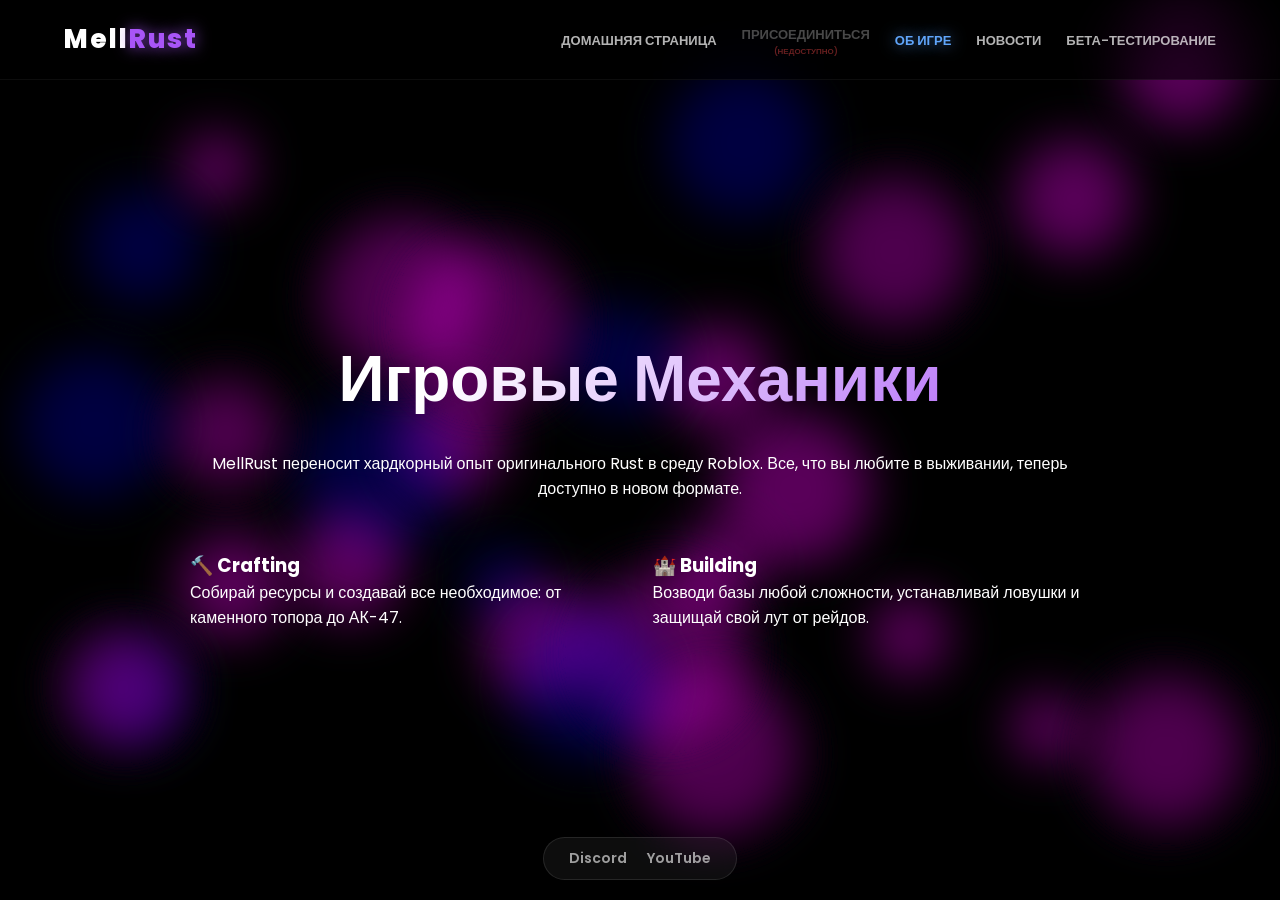
==== about.html @ fb853b9d "Add files via upload" ====
<!DOCTYPE html>
<html lang="ru">
<head>
    <meta charset="UTF-8">
    <meta name="viewport" content="width=device-width, initial-scale=1.0">
    <title>About Us | MellRust</title>
    <link rel="stylesheet" href="style.css">
    <link href="https://fonts.googleapis.com/css2?family=Poppins:wght@400;600;800&display=swap" rel="stylesheet">
</head>
<footer class="footer-links">
    <a href="https://discord.gg/VKN4uFY7c" target="_blank" class="footer-item">Discord</a>
    <a href="#" class="footer-item">YouTube</a> 
</footer>
<body>
    <header class="navbar">
        <div class="logo">Mell<span>Rust</span></div>
        <nav>
            <ul class="nav-links">
                <li><a href="index.html">ДОМАШНЯЯ СТРАНИЦА</a></li>
                <li><a href="#" class="menu-disabled">Присоединиться <span>(Недоступно)</span></a></li>
                <li><a href="about.html" class="active">Об игре</a></li>
                <li><a href="news.html">НОВОСТИ</a></li>
                <li><a href="beta.html">Бета-Тестирование</a></li>
            </ul>
        </nav>
    </header>

    <main class="hero">
        <div class="content-box">
            <h1>Игровые Механики</h1>
            <p>MellRust переносит хардкорный опыт оригинального Rust в среду Roblox. Все, что вы любите в выживании, теперь доступно в новом формате.</p>
            <div class="grid-layout">
                <div class="card">
                    <h3>🔨 Crafting</h3>
                    <p>Собирай ресурсы и создавай все необходимое: от каменного топора до АК-47.</p>
                </div>
                <div class="card">
                <h3>🏰 Building</h3>
                <p>Возводи базы любой сложности, устанавливай ловушки и защищай свой лут от рейдов.</p>
                </div>
        </div>
    </main>

    <canvas id="bg-canvas"></canvas>
    <script src="background.js"></script>
</body>
</html>
---- style.css ----
/* Базовые настройки */
* {
    margin: 0;
    padding: 0;
    box-sizing: border-box;
    font-family: 'Poppins', 'Segoe UI', sans-serif;
}

body {
    width: 100%;
    min-height: 100vh;
    background-color: #000000;
    color: white;
    overflow-x: hidden;
    position: relative;
    animation: pageFadeIn 0.8s ease-out forwards;
}

@keyframes pageFadeIn { from { opacity: 0; } to { opacity: 1; } }

#bg-canvas { position: fixed; top: 0; left: 0; width: 100%; height: 100%; z-index: -1; }

/* Навигация */
.navbar {
    display: flex;
    justify-content: space-between;
    align-items: center;
    padding: 20px 5%;
    background: rgba(0, 0, 0, 0.6);
    backdrop-filter: blur(20px);
    border-bottom: 1px solid rgba(255, 255, 255, 0.05);
    position: fixed;
    width: 100%;
    top: 0;
    z-index: 1000;
}

.logo { font-size: 26px; font-weight: 800; letter-spacing: 2px; }
.logo span { color: #a855f7; text-shadow: 0 0 15px rgba(168, 85, 247, 0.8); }

.nav-links { list-style: none; display: flex; gap: 25px; align-items: center; }

.nav-links li a {
    text-decoration: none;
    color: rgba(255, 255, 255, 0.7);
    font-weight: 600;
    transition: 0.4s ease;
    font-size: 13px;
    text-transform: uppercase;
}

.nav-links li a.active { color: #60a5fa; text-shadow: 0 0 15px rgba(96, 165, 250, 0.8); }

/* Состояние НЕДОСТУПНО в меню */
.menu-disabled { opacity: 0.4; pointer-events: none; text-align: center; }
.menu-disabled span { display: block; font-size: 8px; color: #ff4d4d; }

/* Контент */
.hero { display: flex; justify-content: center; align-items: center; min-height: 100vh; padding: 120px 20px 60px; }
.content-box { text-align: center; max-width: 900px; animation: contentUp 1s ease-out; }

@keyframes contentUp { from { transform: translateY(30px); opacity: 0; } to { transform: translateY(0); opacity: 1; } }

h1 {
    font-size: clamp(32px, 5vw, 64px);
    margin-bottom: 25px;
    background: linear-gradient(135deg, #ffffff 30%, #a855f7 100%);
    -webkit-background-clip: text;
    -webkit-text-fill-color: transparent;
}

/* СТИЛИ КНОПКИ */
.cta-button {
    display: inline-block;
    padding: 18px 40px;
    background: #a855f7;
    border: none;
    border-radius: 50px;
    color: white;
    font-weight: 700;
    font-size: 16px;
    text-decoration: none;
    cursor: pointer;
    transition: 0.4s;
    box-shadow: 0 10px 20px rgba(168, 85, 247, 0.3);
}

.cta-button:hover { transform: translateY(-5px); box-shadow: 0 15px 30px rgba(168, 85, 247, 0.5); }

/* Класс для БЫСТРОГО отключения кнопки */
.cta-button.is-disabled {
    background: #333 !important;
    opacity: 0.6;
    cursor: not-allowed !important;
    pointer-events: none; /* Отключает клик */
    box-shadow: none !important;
    transform: none !important;
}

/* Карточки новостей/бета */
.grid-layout { display: grid; grid-template-columns: repeat(auto-fit, minmax(280px, 1fr)); gap: 25px; margin-top: 50px; text-align: left; }
.news-card {
    background: rgba(255, 255, 255, 0.03);
    padding: 30px;
    border-radius: 20px;
    border: 1px solid rgba(255, 255, 255, 0.05);
    backdrop-filter: blur(5px);
    transition: 0.3s;
}
.news-card:hover { border-color: #a855f7; background: rgba(255, 255, 255, 0.06); }
.badge { background: rgba(168, 85, 247, 0.2); color: #a855f7; padding: 4px 12px; border-radius: 8px; font-size: 11px; font-weight: 700; margin-bottom: 15px; display: inline-block; }

.footer-links {
    position: fixed;
    bottom: 20px; /* Отступ от нижнего края */
    left: 50%;
    transform: translateX(-50%); /* Центрирование по горизонтали */
    display: flex;
    gap: 20px; /* Расстояние между ссылками */
    background: rgba(255, 255, 255, 0.05);
    padding: 10px 25px;
    border-radius: 30px;
    backdrop-filter: blur(10px);
    border: 1px solid rgba(255, 255, 255, 0.1);
    z-index: 1000;
}

.footer-item {
    text-decoration: none;
    color: rgba(255, 255, 255, 0.6);
    font-size: 14px;
    font-weight: 600;
    transition: 0.3s;
}

.footer-item:hover {
    color: #60a5fa; /* Голубой при наведении */
    text-shadow: 0 0 10px rgba(96, 165, 250, 0.5);
}
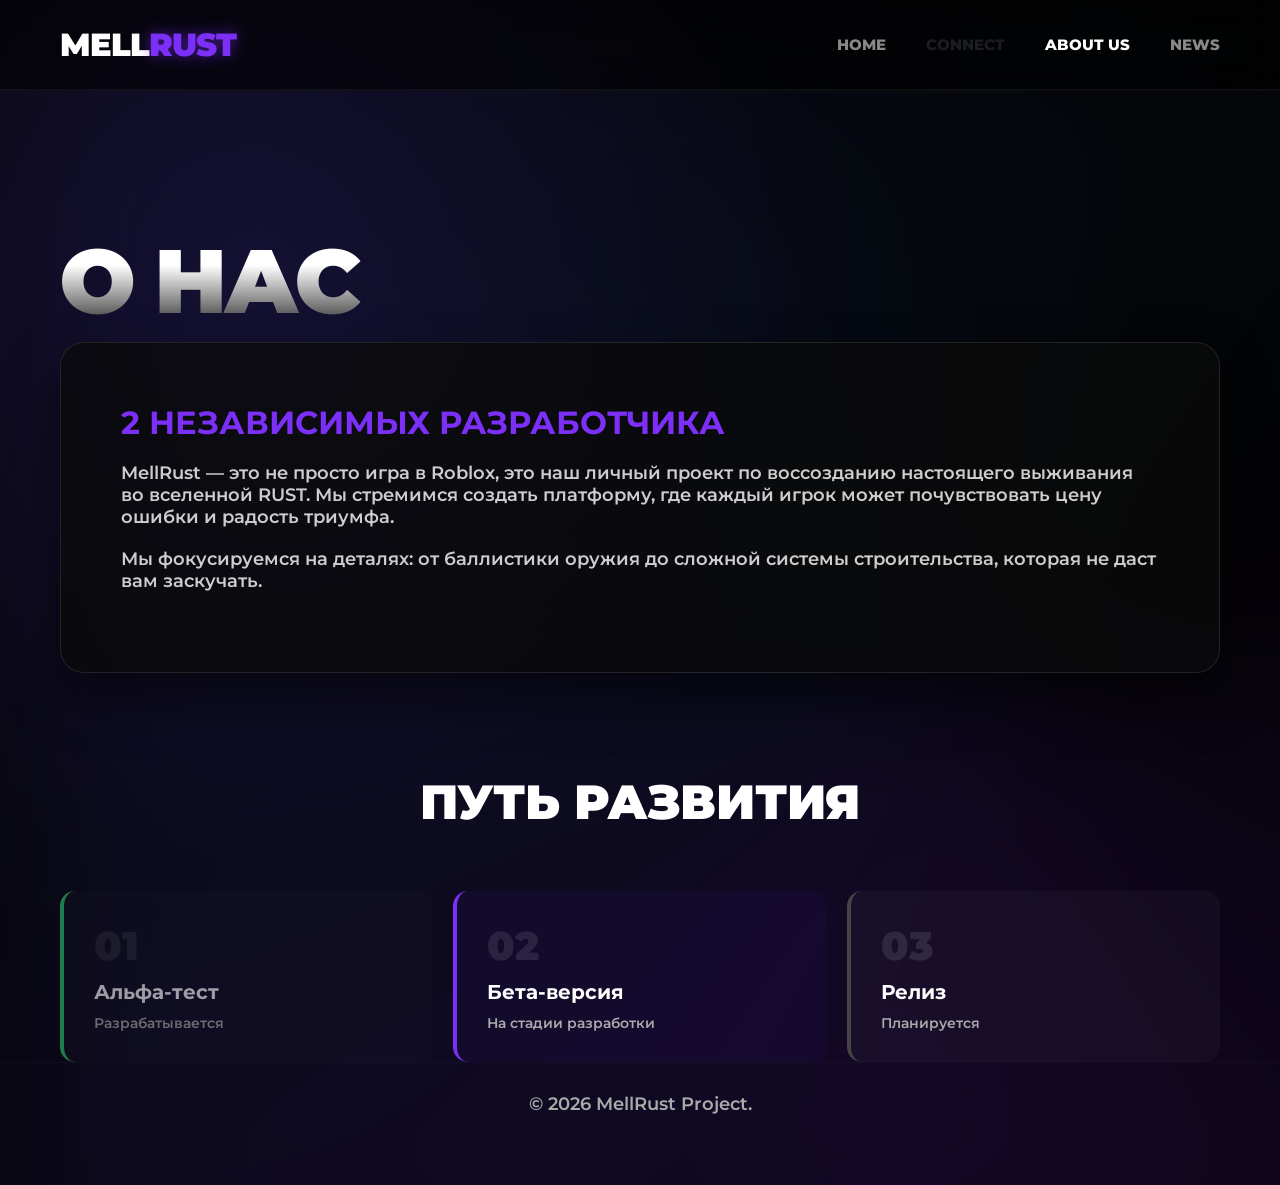
==== commit b2003fca: "Add files via upload" ====
--- a/about.html
+++ b/about.html
@@ -2,46 +2,60 @@
 <html lang="ru">
 <head>
     <meta charset="UTF-8">
-    <meta name="viewport" content="width=device-width, initial-scale=1.0">
     <title>About Us | MellRust</title>
     <link rel="stylesheet" href="style.css">
-    <link href="https://fonts.googleapis.com/css2?family=Poppins:wght@400;600;800&display=swap" rel="stylesheet">
+    <link rel="stylesheet" href="https://cdnjs.cloudflare.com/ajax/libs/font-awesome/6.0.0/css/all.min.css">
 </head>
-<footer class="footer-links">
-    <a href="https://discord.gg/VKN4uFY7c" target="_blank" class="footer-item">Discord</a>
-    <a href="#" class="footer-item">YouTube</a> 
-</footer>
 <body>
+    <div class="gradient-bg"></div>
+    
     <header class="navbar">
         <div class="logo">Mell<span>Rust</span></div>
         <nav>
             <ul class="nav-links">
-                <li><a href="index.html">ДОМАШНЯЯ СТРАНИЦА</a></li>
-                <li><a href="#" class="menu-disabled">Присоединиться <span>(Недоступно)</span></a></li>
-                <li><a href="about.html" class="active">Об игре</a></li>
-                <li><a href="news.html">НОВОСТИ</a></li>
-                <li><a href="beta.html">Бета-Тестирование</a></li>
+                <li><a href="index.html">Home</a></li>
+                <li><a href="#" class="disabled">Connect</a></li>
+                <li><a href="about.html" class="active">About Us</a></li>
+                <li><a href="news.html">News</a></li>
             </ul>
         </nav>
     </header>
 
-    <main class="hero">
-        <div class="content-box">
-            <h1>Игровые Механики</h1>
-            <p>MellRust переносит хардкорный опыт оригинального Rust в среду Roblox. Все, что вы любите в выживании, теперь доступно в новом формате.</p>
-            <div class="grid-layout">
-                <div class="card">
-                    <h3>🔨 Crafting</h3>
-                    <p>Собирай ресурсы и создавай все необходимое: от каменного топора до АК-47.</p>
+    <main class="container about-page">
+        <section class="about-hero">
+            <h1 class="page-title-large">О НАС</h1>
+            
+            <div class="glass-card main-about">
+                <h2>2 НЕЗАВИСИМЫХ РАЗРАБОТЧИКА</h2>
+                <p>MellRust — это не просто игра в Roblox, это наш личный проект по воссозданию настоящего выживания во вселенной RUST. Мы стремимся создать платформу, где каждый игрок может почувствовать цену ошибки и радость триумфа.</p>
+                <p>Мы фокусируемся на деталях: от баллистики оружия до сложной системы строительства, которая не даст вам заскучать.</p>
+            </div>
+        </section>
+
+        <div class="roadmap">
+            <h2 class="section-title">ПУТЬ РАЗВИТИЯ</h2>
+            <div class="roadmap-grid">
+                <div class="roadmap-item done">
+                    <span class="step">01</span>
+                    <h3>Альфа-тест</h3>
+                    <p>Разрабатывается</p>
                 </div>
-                <div class="card">
-                <h3>🏰 Building</h3>
-                <p>Возводи базы любой сложности, устанавливай ловушки и защищай свой лут от рейдов.</p>
+                <div class="roadmap-item active-step">
+                    <span class="step">02</span>
+                    <h3>Бета-версия</h3>
+                    <p>На стадии разработки</p>
                 </div>
+                <div class="roadmap-item future">
+                    <span class="step">03</span>
+                    <h3>Релиз</h3>
+                    <p>Планируется</p>
+                </div>
+            </div>
         </div>
     </main>
 
-    <canvas id="bg-canvas"></canvas>
-    <script src="background.js"></script>
+    <footer class="main-footer">
+        <p>&copy; 2026 MellRust Project.</p>
+    </footer>
 </body>
 </html>
--- a/style.css
+++ b/style.css
@@ -1,115 +1,248 @@
-/* Базовые настройки */
+@import url('https://fonts.googleapis.com/css2?family=Montserrat:wght@600;800;900&display=swap');
+
 * {
     margin: 0;
     padding: 0;
     box-sizing: border-box;
-    font-family: 'Poppins', 'Segoe UI', sans-serif;
+    font-family: 'Montserrat', sans-serif;
 }
 
 body {
+    background: #050505; /* Почти черный для глубины */
+    color: #ffffff;
+    overflow-x: hidden;
+}
+
+/* Глубокий темный градиент с блюром */
+.gradient-bg {
+    position: fixed;
+    top: 0;
+    left: 0;
     width: 100%;
-    min-height: 100vh;
-    background-color: #000000;
-    color: white;
-    overflow-x: hidden;
-    position: relative;
-    animation: pageFadeIn 0.8s ease-out forwards;
-}
-
-@keyframes pageFadeIn { from { opacity: 0; } to { opacity: 1; } }
-
-#bg-canvas { position: fixed; top: 0; left: 0; width: 100%; height: 100%; z-index: -1; }
-
-/* Навигация */
+    height: 100%;
+    z-index: -1;
+    background: radial-gradient(circle at 20% 30%, #1a0b2e 0%, #050505 50%),
+                radial-gradient(circle at 80% 70%, #0a1931 0%, #050505 50%);
+    background-color: #000;
+}
+
+/* Добавляем анимированные пятна для "перелива" */
+.gradient-bg::after {
+    content: "";
+    position: absolute;
+    width: 150%;
+    height: 150%;
+    background: conic-gradient(from 180deg at 50% 50%, #2b0b5a, #0b1a3a, #000, #2b0b5a);
+    animation: rotate 12s linear infinite;
+    opacity: 0.4;
+    filter: blur(100px);
+}
+
+@keyframes rotate {
+    from { transform: translate(-25%, -25%) rotate(0deg); }
+    to { transform: translate(-25%, -25%) rotate(360deg); }
+}
+
+/* Навигация с жирным шрифтом */
 .navbar {
     display: flex;
     justify-content: space-between;
     align-items: center;
-    padding: 20px 5%;
+    padding: 25px 60px;
     background: rgba(0, 0, 0, 0.6);
     backdrop-filter: blur(20px);
-    border-bottom: 1px solid rgba(255, 255, 255, 0.05);
-    position: fixed;
-    width: 100%;
+    border-bottom: 2px solid rgba(255, 255, 255, 0.05);
+    position: sticky;
     top: 0;
-    z-index: 1000;
-}
-
-.logo { font-size: 26px; font-weight: 800; letter-spacing: 2px; }
-.logo span { color: #a855f7; text-shadow: 0 0 15px rgba(168, 85, 247, 0.8); }
-
-.nav-links { list-style: none; display: flex; gap: 25px; align-items: center; }
-
-.nav-links li a {
+    z-index: 100;
+}
+
+.logo {
+    font-size: 32px;
+    font-weight: 900; /* Максимальная толщина */
+    letter-spacing: -1px;
+    text-transform: uppercase;
+}
+
+.logo span {
+    color: #7b2ff7; /* Яркий фиолетовый */
+    text-shadow: 0 0 15px rgba(123, 47, 247, 0.6);
+}
+
+.nav-links {
+    list-style: none;
+    display: flex;
+    gap: 40px;
+}
+
+.nav-links a {
     text-decoration: none;
-    color: rgba(255, 255, 255, 0.7);
-    font-weight: 600;
-    transition: 0.4s ease;
-    font-size: 13px;
-    text-transform: uppercase;
-}
-
-.nav-links li a.active { color: #60a5fa; text-shadow: 0 0 15px rgba(96, 165, 250, 0.8); }
-
-/* Состояние НЕДОСТУПНО в меню */
-.menu-disabled { opacity: 0.4; pointer-events: none; text-align: center; }
-.menu-disabled span { display: block; font-size: 8px; color: #ff4d4d; }
-
-/* Контент */
-.hero { display: flex; justify-content: center; align-items: center; min-height: 100vh; padding: 120px 20px 60px; }
-.content-box { text-align: center; max-width: 900px; animation: contentUp 1s ease-out; }
-
-@keyframes contentUp { from { transform: translateY(30px); opacity: 0; } to { transform: translateY(0); opacity: 1; } }
+    color: #888;
+    font-weight: 800; /* Очень жирный */
+    font-size: 15px;
+    text-transform: uppercase;
+    transition: 0.3s cubic-bezier(0.4, 0, 0.2, 1);
+}
+
+.nav-links a:hover, .nav-links a.active {
+    color: #fff;
+    transform: scale(1.1);
+}
+
+.nav-links a.disabled {
+    opacity: 0.2;
+    cursor: not-allowed;
+}
+
+/* Контентные блоки */
+.container {
+    max-width: 1100px;
+    margin: 100px auto;
+    padding: 0 20px;
+    text-align: center;
+}
 
 h1 {
-    font-size: clamp(32px, 5vw, 64px);
-    margin-bottom: 25px;
-    background: linear-gradient(135deg, #ffffff 30%, #a855f7 100%);
+    font-size: 82px;
+    font-weight: 900;
+    letter-spacing: -3px;
+    line-height: 0.9;
+    margin-bottom: 20px;
+    background: linear-gradient(180deg, #fff 30%, #444 100%);
     -webkit-background-clip: text;
     -webkit-text-fill-color: transparent;
 }
 
-/* СТИЛИ КНОПКИ */
-.cta-button {
+p {
+    font-size: 18px;
+    font-weight: 600;
+    color: #aaa;
+    max-width: 600px;
+    margin: 0 auto 40px;
+}
+
+/* Мощные карточки */
+.glass-card {
+    background: rgba(10, 10, 10, 0.8);
+    border: 1px solid rgba(255, 255, 255, 0.1);
+    border-radius: 24px;
+    padding: 60px;
+    box-shadow: 0 25px 50px rgba(0,0,0,0.5);
+}
+
+.cta-btn {
+    background: #7b2ff7;
+    color: #fff;
+    padding: 20px 50px;
+    border-radius: 40px;
+    font-weight: 900;
+    text-transform: uppercase;
+    border: none;
+    cursor: pointer;
+    box-shadow: 0 10px 30px rgba(123, 47, 247, 0.4);
+    transition: 0.3s;
+}
+
+.cta-btn:hover {
+    background: #fff;
+    color: #000;
+    transform: translateY(-3px);
+}
+/* Контейнер для страницы новостей (шире обычного) */
+.news-page-container {
+    max-width: 1400px; /* Делаем шире, чтобы помещалось по 2 в ряд красиво */
+    margin: 60px auto;
+    padding: 0 40px;
+}
+
+.page-title {
+    text-align: left;
+    font-size: 50px;
+    margin-bottom: 40px;
+    padding-left: 10px;
+}
+
+/* Сетка: 2 колонки */
+.news-grid {
+    display: grid;
+    grid-template-columns: 1fr 1fr; /* Ровно две колонки */
+    gap: 30px; /* Расстояние между карточками */
+}
+
+/* Стили карточки-квадрата */
+.news-card {
+    background: rgba(255, 255, 255, 0.02);
+    border: 2px solid rgba(255, 255, 255, 0.05);
+    border-radius: 20px;
+    padding: 40px;
+    position: relative;
+    transition: all 0.4s cubic-bezier(0.175, 0.885, 0.32, 1.275); /* Упругая анимация */
+    cursor: pointer;
+    overflow: hidden;
+}
+
+/* Эффект при наведении */
+.news-card:hover {
+    transform: translateY(-10px) scale(1.02); /* Увеличивается и поднимается */
+    background: rgba(123, 47, 247, 0.05); /* Легкий фиолетовый оттенок фона */
+    border-color: #7b2ff7; /* Фиолетовая рамка */
+    box-shadow: 0 20px 40px rgba(123, 47, 247, 0.2), 
+                0 0 20px rgba(123, 47, 247, 0.1); /* Фиолетовое свечение */
+}
+
+/* Заголовок внутри карточки */
+.news-card h3 {
+    font-size: 28px;
+    font-weight: 900;
+    margin: 15px 0;
+    color: #fff;
+    transition: 0.3s;
+}
+
+.news-card:hover h3 {
+    color: #7b2ff7; /* Заголовок тоже красится в фиолетовый */
+}
+
+/* Текст новости */
+.news-card p {
+    font-size: 16px;
+    color: #888;
+    line-height: 1.5;
+    margin: 0; /* Убираем авто-центрирование из прошлого стиля */
+    max-width: 100%;
+    text-align: left;
+}
+
+/* Декоративные элементы: дата и тег */
+.date {
+    font-size: 12px;
+    font-weight: 800;
+    color: #555;
+    display: block;
+    margin-bottom: 5px;
+}
+
+.news-tag {
     display: inline-block;
-    padding: 18px 40px;
-    background: #a855f7;
-    border: none;
-    border-radius: 50px;
-    color: white;
-    font-weight: 700;
-    font-size: 16px;
-    text-decoration: none;
-    cursor: pointer;
-    transition: 0.4s;
-    box-shadow: 0 10px 20px rgba(168, 85, 247, 0.3);
-}
-
-.cta-button:hover { transform: translateY(-5px); box-shadow: 0 15px 30px rgba(168, 85, 247, 0.5); }
-
-/* Класс для БЫСТРОГО отключения кнопки */
-.cta-button.is-disabled {
-    background: #333 !important;
-    opacity: 0.6;
-    cursor: not-allowed !important;
-    pointer-events: none; /* Отключает клик */
-    box-shadow: none !important;
-    transform: none !important;
-}
-
-/* Карточки новостей/бета */
-.grid-layout { display: grid; grid-template-columns: repeat(auto-fit, minmax(280px, 1fr)); gap: 25px; margin-top: 50px; text-align: left; }
-.news-card {
-    background: rgba(255, 255, 255, 0.03);
-    padding: 30px;
-    border-radius: 20px;
-    border: 1px solid rgba(255, 255, 255, 0.05);
-    backdrop-filter: blur(5px);
-    transition: 0.3s;
-}
-.news-card:hover { border-color: #a855f7; background: rgba(255, 255, 255, 0.06); }
-.badge { background: rgba(168, 85, 247, 0.2); color: #a855f7; padding: 4px 12px; border-radius: 8px; font-size: 11px; font-weight: 700; margin-bottom: 15px; display: inline-block; }
-
+    padding: 5px 12px;
+    background: rgba(123, 47, 247, 0.2);
+    color: #7b2ff7;
+    font-size: 10px;
+    font-weight: 900;
+    border-radius: 5px;
+    text-transform: uppercase;
+    letter-spacing: 1px;
+}
+
+/* Адаптивность: на телефонах будет 1 колонка */
+@media (max-width: 900px) {
+    .news-grid {
+        grid-template-columns: 1fr;
+    }
+    .news-page-container {
+        padding: 0 20px;
+    }
+}
 .footer-links {
     position: fixed;
     bottom: 20px; /* Отступ от нижнего края */
@@ -136,4 +269,308 @@
 .footer-item:hover {
     color: #60a5fa; /* Голубой при наведении */
     text-shadow: 0 0 10px rgba(96, 165, 250, 0.5);
+}
+/* ==============================
+   ОБНОВЛЕННЫЕ И НОВЫЕ СТИЛИ
+   ============================== */
+
+/* Общие контейнеры */
+.container {
+    max-width: 1200px;
+    margin: 0 auto;
+    padding: 0 20px;
+}
+
+/* --- Главная секция (Hero) --- */
+.hero-section {
+    height: 100vh; /* На весь экран */
+    display: flex;
+    justify-content: center;
+    align-items: center;
+    text-align: center;
+    margin-top: -80px; /* Учитываем высоту навбара */
+    position: relative;
+    z-index: 1;
+}
+
+.hero-content {
+    max-width: 800px;
+}
+
+.main-title {
+    font-size: 110px; /* ОГРОМНЫЙ шрифт */
+    font-weight: 900;
+    line-height: 0.85;
+    letter-spacing: -5px;
+    margin-bottom: 20px;
+    background: linear-gradient(180deg, #fff 0%, #a18cd1 100%);
+    -webkit-background-clip: text;
+    -webkit-text-fill-color: transparent;
+    /* Фиолетовое свечение заголовка */
+    filter: drop-shadow(0 0 20px rgba(123, 47, 247, 0.5));
+    text-transform: uppercase;
+}
+
+.main-subtitle {
+    font-size: 20px;
+    color: rgba(255, 255, 255, 0.7);
+    font-weight: 600;
+    margin-bottom: 50px;
+    max-width: 600px;
+    margin-left: auto;
+    margin-right: auto;
+    line-height: 1.4;
+}
+
+/* Кнопки действий */
+.action-btns {
+    display: flex;
+    gap: 40px;
+    justify-content: center;
+}
+
+.cta-btn-outline {
+    background: transparent;
+    border: 2px solid #7b2ff7;
+    color: #7b2ff7;
+    padding: 20px 50px;
+    border-radius: 20px;
+    font-weight: 900;
+    text-transform: uppercase;
+    cursor: pointer;
+    transition: 0.3s;
+}
+
+.cta-btn-outline:hover {
+    background: #7b2ff7;
+    color: #fff;
+    box-shadow: 0 0 30px rgba(123, 47, 247, 0.6);
+}
+
+/* --- Секция фишек (Features) --- */
+.features-section {
+    padding: 100px 0;
+    position: relative;
+    z-index: 1;
+}
+
+.section-title {
+    text-align: center;
+    font-size: 48px;
+    font-weight: 900;
+    margin-bottom: 60px;
+    text-transform: uppercase;
+    color: #fff;
+}
+
+.features-grid {
+    display: grid;
+    grid-template-columns: repeat(3, 1fr); /* 3 в ряд */
+    gap: 30px;
+}
+
+.feature-card {
+    background: rgba(10, 10, 10, 0.6);
+    border: 1px solid rgba(255, 255, 255, 0.03);
+    border-radius: 20px;
+    padding: 50px 30px;
+    text-align: center;
+    transition: 0.4s cubic-bezier(0.175, 0.885, 0.32, 1.275);
+    cursor: default;
+}
+
+.feature-card:hover {
+    transform: translateY(-15px);
+    border-color: rgba(123, 47, 247, 0.3);
+    background: rgba(123, 47, 247, 0.03);
+    box-shadow: 0 20px 40px rgba(0,0,0,0.4);
+}
+
+.feature-icon {
+    color: #7b2ff7; /* Наш фиолетовый */
+    margin-bottom: 30px;
+    filter: drop-shadow(0 0 10px rgba(123, 47, 247, 0.5));
+}
+
+.feature-card h3 {
+    font-size: 24px;
+    font-weight: 900;
+    margin-bottom: 15px;
+    color: #fff;
+    text-transform: uppercase;
+}
+
+.feature-card p {
+    font-size: 16px;
+    color: rgba(255, 255, 255, 0.6);
+    line-height: 1.5;
+    font-weight: 400;
+}
+
+/* --- Секция Сообщества --- */
+.community-section {
+    padding: 100px 0;
+    display: flex;
+    justify-content: center;
+    position: relative;
+    z-index: 1;
+}
+
+.glass-container {
+    background: rgba(255, 255, 255, 0.02);
+    backdrop-filter: blur(20px);
+    border: 1px solid rgba(255, 255, 255, 0.05);
+    padding: 60px;
+    border-radius: 30px;
+    text-align: center;
+    max-width: 800px;
+}
+
+.glass-container h2 {
+    font-size: 36px;
+    font-weight: 900;
+    margin-bottom: 15px;
+    text-transform: uppercase;
+}
+
+.glass-container p {
+    color: rgba(255, 255, 255, 0.7);
+    margin-bottom: 40px;
+}
+
+.discord-btn {
+    background: #5865F2; /* Цвет Discord */
+    color: #fff;
+    padding: 18px 40px;
+    border-radius: 12px;
+    font-weight: 800;
+    text-transform: uppercase;
+    text-decoration: none;
+    display: inline-flex;
+    align-items: center;
+    gap: 10px;
+    transition: 0.3s;
+}
+
+.discord-btn:hover {
+    transform: scale(1.05);
+    box-shadow: 0 10px 30px rgba(88, 101, 242, 0.4);
+}
+
+/* --- Подвал (Footer) --- */
+.main-footer {
+    text-align: center;
+    padding: 30px;
+    border-top: 1px solid rgba(255, 255, 255, 0.03);
+    position: relative;
+    z-index: 1;
+    color: rgba(255, 255, 255, 0.3);
+    font-size: 14px;
+}
+
+/* Адаптивность для мобильных */
+@media (max-width: 900px) {
+    .main-title { font-size: 70px; }
+    .features-grid { grid-template-columns: 1fr; }
+    .action-btns { flex-direction: column; gap: 10px; }
+}
+/* --- Специфические стили для About Us --- */
+.page-title-large {
+    font-size: 90px;
+    font-weight: 900;
+    text-align: left;
+    margin-bottom: 40px;
+    letter-spacing: -4px;
+    color: #fff;
+}
+
+.main-about {
+    text-align: left;
+    margin-bottom: 80px;
+}
+
+.main-about h2 {
+    color: #7b2ff7;
+    margin-bottom: 20px;
+    font-size: 32px;
+}
+
+.main-about p {
+    margin: 0 0 20px 0;
+    max-width: 100%;
+    color: rgba(255, 255, 255, 0.8);
+}
+
+/* Roadmap (План развития) */
+.roadmap-grid {
+    display: grid;
+    grid-template-columns: repeat(3, 1fr);
+    gap: 20px;
+    margin-top: 40px;
+}
+
+.roadmap-item {
+    background: rgba(255, 255, 255, 0.03);
+    padding: 30px;
+    border-radius: 15px;
+    border-left: 4px solid #333;
+    text-align: left;
+}
+
+.roadmap-item.done { border-left-color: #2ecc71; opacity: 0.6; } /* Выполнено */
+.roadmap-item.active-step { border-left-color: #7b2ff7; background: rgba(123, 47, 247, 0.05); } /* В процессе */
+.roadmap-item.future { border-left-color: #444; } /* Будущее */
+
+.roadmap-item .step {
+    font-size: 40px;
+    font-weight: 900;
+    display: block;
+    margin-bottom: 10px;
+    color: rgba(255, 255, 255, 0.1);
+}
+
+.roadmap-item h3 {
+    margin-bottom: 10px;
+    font-size: 20px;
+}
+
+.roadmap-item p {
+    font-size: 14px;
+    margin: 0;
+}
+
+@media (max-width: 800px) {
+    .roadmap-grid { grid-template-columns: 1fr; }
+    .page-title-large { font-size: 50px; }
+}
+/* Опускаем контент ниже */
+.about-hero {
+    margin-top: 150px; /* Регулируй это число, чтобы опустить еще ниже */
+    margin-bottom: 100px;
+}
+
+.page-title-large {
+    font-size: 90px;
+    font-weight: 900;
+    text-align: left;
+    margin-bottom: 20px; /* Уменьшил отступ до карточки */
+    letter-spacing: -4px;
+    color: #fff;
+    text-transform: uppercase;
+}
+
+/* Добавим плавное появление для красоты */
+.about-hero {
+    animation: fadeInUp 1s ease-out forwards;
+}
+
+@keyframes fadeInUp {
+    from {
+        opacity: 0;
+        transform: translateY(50px);
+    }
+    to {
+        opacity: 1;
+        transform: translateY(0);
+    }
 }
